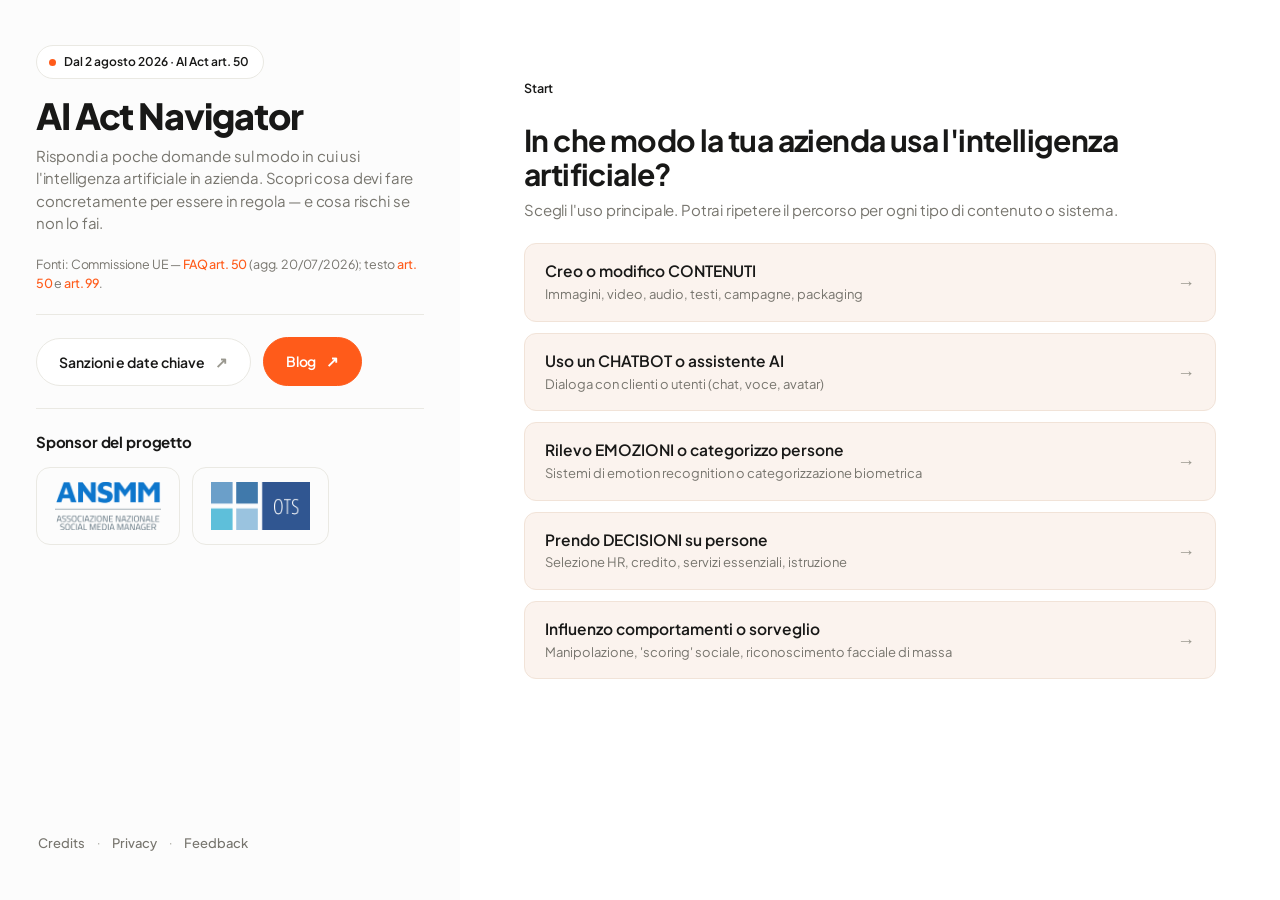
==== index.html @ 7488b207 "Add files via upload" ====
<!DOCTYPE html>
<html lang="it">
<head>
<meta charset="UTF-8">
<meta name="viewport" content="width=device-width, initial-scale=1.0">
<title>AI Act Navigator — Sei in regola con l'AI Act? Scoprilo in 2 minuti</title>
<meta name="description" content="Rispondi a poche domande su come usi l'AI in azienda e scopri, in 2 minuti, cosa devi dichiarare, dove e cosa rischi. Gratis e senza registrazione.">
<link rel="canonical" href="https://aiactnavigator.it/">

<!-- Social preview (Open Graph / Twitter) -->
<meta property="og:type" content="website">
<meta property="og:site_name" content="AI Act Navigator">
<meta property="og:locale" content="it_IT">
<meta property="og:url" content="https://aiactnavigator.it/">
<meta property="og:title" content="Sei in regola con l'AI Act? Scoprilo in 2 minuti">
<meta property="og:description" content="Rispondi a poche domande su come usi l'AI in azienda e scopri cosa devi dichiarare, dove e cosa rischi (fino a 15 mln € o il 3% del fatturato). Gratis e senza registrazione.">
<meta property="og:image" content="https://aiactnavigator.it/social-preview.png">
<meta property="og:image:width" content="1200">
<meta property="og:image:height" content="630">
<meta property="og:image:alt" content="AI Act Navigator — la guida interattiva all'AI Act">
<meta name="twitter:card" content="summary_large_image">
<meta name="twitter:title" content="Sei in regola con l'AI Act? Scoprilo in 2 minuti">
<meta name="twitter:description" content="Rispondi a poche domande su come usi l'AI in azienda e scopri cosa devi dichiarare, dove e cosa rischi. Gratis e senza registrazione.">
<meta name="twitter:image" content="https://aiactnavigator.it/social-preview.png">

<style>
@font-face{font-family:'Plus Jakarta Sans';font-style:normal;font-weight:200 800;font-display:swap;src:url([data-uri]) format('woff2')}
  :root{
    --bg:#ffffff;          /* sfondo bianco */
    --card:#ffffff;        /* superfici */
    --panel:#f6f6f3;       /* riquadri interni (info, azioni) */
    --panel-2:#f0efea;     /* pill secondarie */
    --line:#eae9e3;        /* bordi hairline */
    --line-2:#dddbd3;
    --txt:#181817;         /* testo primario */
    --muted:#77756e;       /* testo secondario */
    --muted-2:#9a988f;
    --accent:#ff5b1a;      /* arancione Cursor */
    --accent-soft:#fff0e8;
    --black:#131311;       /* pill nere */
    --green:#1f8f5c;  --green-bg:#e7f3ec;
    --amber:#a9781a;  --amber-bg:#f6efdd;
    --orange:#cf5314; --orange-bg:#fbe9df;
    --red:#c8324b;    --red-bg:#fbe6ea;
  }
  *{box-sizing:border-box}
  html,body{margin:0;padding:0;overflow-x:hidden}
  body{
    background:var(--bg);
    color:var(--txt);
    font-family:"Plus Jakarta Sans",-apple-system,BlinkMacSystemFont,"Segoe UI",Roboto,Helvetica,Arial,sans-serif;
    line-height:1.5;
    -webkit-font-smoothing:antialiased;
    letter-spacing:-.01em;
  }
  .wrap{max-width:100%;margin:0;padding:0}
  .layout{display:grid;grid-template-columns:minmax(0,460px) minmax(0,1fr);gap:0;align-items:start}
  .sidebar{position:sticky;top:0;height:100vh;overflow:hidden;display:flex;flex-direction:column;background:#FCFCFC;padding:clamp(40px,5vh,56px) clamp(30px,2.8vw,48px)}
  .side-bottom{margin-top:auto}
  .disclaimer-text{color:var(--muted);font-size:12.5px;line-height:1.6;margin:0 0 20px}
  .main{min-width:0;padding:clamp(40px,5vh,56px) clamp(28px,5vw,88px)}
  .sources{color:var(--muted);font-size:12.5px;line-height:1.5;margin:20px 0 0}
  .sources a{color:var(--accent);text-decoration:none;font-weight:500}
  .sources a:hover{text-decoration:underline}
  /* contenuto sidebar centrato verticalmente su desktop */
  @media(max-width:860px){
    .layout{grid-template-columns:1fr}
    .sidebar{position:static;height:auto;overflow:visible;justify-content:flex-start;padding:34px 26px}
    .main{padding:26px 26px 60px}
    h1.title{white-space:normal}
  }
  @media(max-width:520px){
    .sidebar{padding:28px 20px}
    .main{padding:20px 20px 48px}
    h1.title{font-size:24px}
    .q-title{font-size:20px}
    .o-title{font-size:22px}
    .opt{padding:15px 16px}
    .nav-bar{margin:18px 0 16px}
    .info-grid{gap:10px}
  }

  /* ---------- header ---------- */
  header.top{margin-bottom:0}
  .badge{
    display:inline-flex;align-items:center;gap:8px;font-size:12px;font-weight:600;
    letter-spacing:0;color:var(--txt);padding:7px 14px 7px 12px;border-radius:999px;
    background:var(--card);border:1px solid var(--line);
  }
  .badge .dot-a{width:7px;height:7px;border-radius:50%;background:var(--accent)}
  h1.title{
    font-size:clamp(26px,3.2vw,36px);line-height:1.05;font-weight:800;white-space:nowrap;
    letter-spacing:-.03em;margin:18px 0 10px;color:var(--txt);
  }
  .subtitle{color:var(--muted);font-size:clamp(13.5px,1.5vw,15px);max-width:620px;margin:0;line-height:1.5}
  .rule{height:1px;background:var(--line);margin:22px 0}

  /* ---------- nav / breadcrumb ---------- */
  .nav-bar{display:flex;align-items:center;gap:12px;flex-wrap:wrap;margin:26px 0 18px;min-height:34px}
  .btn-back{
    background:var(--card);border:1px solid var(--line);color:var(--txt);
    font-size:13px;font-weight:500;padding:8px 15px;border-radius:999px;cursor:pointer;
    display:inline-flex;align-items:center;gap:6px;transition:.15s;font-family:inherit;
  }
  .btn-back:hover{border-color:var(--line-2);background:#fff}
  .btn-back[disabled]{opacity:.4;cursor:not-allowed}
  .crumbs{color:var(--muted);font-size:12.5px;display:flex;flex-wrap:wrap;gap:6px;align-items:center}
  .crumbs .sep{color:var(--muted-2)}
  .crumbs b{color:var(--txt);font-weight:600}
  .crumbs .crumb{background:none;border:none;padding:0;margin:0;font-family:inherit;font-size:12.5px;color:var(--muted);cursor:pointer;transition:.15s}
  .crumbs .crumb:hover{color:var(--accent);text-decoration:underline;text-underline-offset:3px}

  /* ---------- question card ---------- */
  .card{
    background:transparent;border:none;border-radius:0;
    padding:0;animation:fade .25s ease;box-shadow:none;
  }
  @keyframes fade{from{opacity:0;transform:translateY(6px)}to{opacity:1;transform:none}}
  .q-kicker{font-size:12px;font-weight:700;letter-spacing:.02em;text-transform:uppercase;color:var(--accent);margin-bottom:12px}
  .q-title{font-size:clamp(22px,3.4vw,30px);font-weight:700;line-height:1.14;letter-spacing:-.02em;margin:0 0 8px}
  .q-help{color:var(--muted);font-size:15px;margin:0 0 22px;line-height:1.45}
  .options{display:flex;flex-direction:column;gap:11px}
  .opt{
    text-align:left;width:100%;background:#fbf3ee;border:1px solid #f1e3d8;
    color:var(--txt);border-radius:12px;padding:17px 20px;cursor:pointer;font-family:inherit;
    font-size:15.5px;font-weight:600;line-height:1.35;transition:.15s;
    display:flex;justify-content:space-between;align-items:center;gap:14px;
  }
  .opt:hover{border-color:var(--accent);background:#fce9dd;box-shadow:0 2px 12px rgba(255,91,26,.08)}
  .opt .arrow{color:var(--muted-2);font-size:18px;flex:0 0 auto;transition:.15s}
  .opt:hover .arrow{color:var(--accent);transform:translateX(2px)}
  .opt small{display:block;color:var(--muted);font-weight:400;font-size:13px;margin-top:4px}

  /* ---------- outcome ---------- */
  .verdict{
    display:inline-flex;align-items:center;gap:9px;font-weight:700;font-size:12.5px;
    letter-spacing:.02em;text-transform:uppercase;padding:8px 15px;border-radius:999px;margin-bottom:18px;
  }
  .dot{width:10px;height:10px;border-radius:50%}
  .v-green{background:var(--green-bg);color:var(--green)} .v-green .dot{background:var(--green)}
  .v-yellow{background:var(--amber-bg);color:var(--amber)} .v-yellow .dot{background:var(--amber)}
  .v-orange{background:var(--orange-bg);color:var(--orange)} .v-orange .dot{background:var(--orange)}
  .v-red{background:var(--red-bg);color:var(--red)} .v-red .dot{background:var(--red)}

  .o-title{font-size:clamp(23px,3.6vw,31px);font-weight:800;line-height:1.1;letter-spacing:-.02em;margin:0 0 12px}
  .o-summary{font-size:16.5px;color:#3d3b36;margin:0 0 24px;line-height:1.5}
  .section-h{font-size:12px;font-weight:700;letter-spacing:.04em;text-transform:uppercase;color:var(--muted-2);margin:24px 0 12px}
  ul.actions{list-style:none;margin:0;padding:0;display:flex;flex-direction:column;gap:10px}
  ul.actions li{
    position:relative;padding:13px 15px 13px 40px;background:var(--panel);
    border:1px solid var(--line);border-radius:11px;font-size:14.5px;color:#33322d;line-height:1.5;
  }
  ul.actions li::before{
    content:"";position:absolute;left:15px;top:18px;width:8px;height:8px;border-radius:50%;background:var(--accent);
  }
  ul.actions li b{color:var(--txt);font-weight:700}

  .info-grid{display:grid;grid-template-columns:1fr 1fr;gap:12px;margin-top:8px}
  @media(max-width:560px){.info-grid{grid-template-columns:1fr}}
  .info-box{background:var(--panel);border:1px solid var(--line);border-radius:12px;padding:15px 16px}
  .info-box .lab{font-size:11px;font-weight:700;letter-spacing:.04em;text-transform:uppercase;color:var(--muted-2);margin-bottom:6px}
  .info-box .val{font-size:14px;color:var(--txt);font-weight:600;line-height:1.4}
  .info-box.sanction .val{color:var(--red)}
  .info-box.sanction.none .val{color:var(--green)}

  .caption-box{margin-top:20px;background:var(--accent-soft);border:1px solid #ffd9c6;border-radius:13px;padding:17px 18px}
  .caption-box .lab{font-size:11px;font-weight:700;letter-spacing:.04em;text-transform:uppercase;color:var(--accent);margin-bottom:9px}
  .caption-text{font-size:15px;color:var(--txt);font-style:italic;background:#fff;border:1px dashed #f0b593;border-radius:9px;padding:12px 14px;margin-bottom:11px;line-height:1.45}
  .btn-copy{
    background:#fff;border:1px solid #f0c3a6;color:var(--accent);font-size:12.5px;font-weight:600;
    padding:8px 15px;border-radius:999px;cursor:pointer;transition:.15s;font-family:inherit;
  }
  .btn-copy:hover{background:var(--accent);color:#fff;border-color:var(--accent)}
  .btn-copy.done{background:var(--green-bg);color:var(--green);border-color:#bfe3cd}

  .legal-note{margin-top:20px;font-size:13.5px;color:#5c4a2f;background:#f6efdd;border:1px solid #ebe0c4;border-radius:11px;padding:13px 15px;line-height:1.5}
  .legal-note b{color:#3d3117}

  .restart-row{margin-top:28px;display:flex;gap:12px;flex-wrap:wrap}
  .btn-primary{
    background:var(--black);color:#fff;border:none;font-weight:600;font-size:14px;font-family:inherit;
    padding:13px 24px;border-radius:999px;cursor:pointer;transition:.15s;
  }
  .btn-primary:hover{background:#000}
  .btn-ghost{
    background:var(--panel-2);border:1px solid var(--line);color:var(--txt);font-weight:600;font-size:14px;
    padding:13px 22px;border-radius:999px;cursor:pointer;font-family:inherit;transition:.15s;
  }
  .btn-ghost:hover{background:#fff;border-color:var(--line-2)}

  /* ---------- reference ---------- */
  details.ref{margin-top:0;border:1px solid var(--line);border-radius:14px;background:var(--card);overflow:hidden}
  details.ref summary{cursor:pointer;list-style:none;padding:17px 20px;font-weight:600;font-size:14.5px;display:flex;justify-content:space-between;align-items:center}
  details.ref summary::-webkit-details-marker{display:none}
  details.ref summary .chev{color:var(--muted-2);transition:.2s}
  details.ref[open] summary .chev{transform:rotate(180deg)}
  .ref-body{padding:6px 20px 24px;border-top:1px solid var(--line)}
  table.san{width:100%;border-collapse:collapse;margin-top:14px;font-size:13.5px}
  table.san th,table.san td{text-align:left;padding:11px 10px;border-bottom:1px solid var(--line);vertical-align:top}
  table.san th{color:var(--muted-2);font-weight:700;font-size:11px;text-transform:uppercase;letter-spacing:.04em}
  table.san td{color:#3d3b36}
  table.san td b{color:var(--txt)}
  .pill{display:inline-block;font-size:11px;font-weight:700;padding:3px 9px;border-radius:999px}
  .pill.red{background:var(--red-bg);color:var(--red)}
  .pill.orange{background:var(--orange-bg);color:var(--orange)}
  .pill.yellow{background:var(--amber-bg);color:var(--amber)}
  .dates{display:flex;flex-direction:column;gap:9px;margin-top:16px}
  .dates div{font-size:13.5px;color:#3d3b36;line-height:1.45}
  .dates b{color:var(--txt)}

  footer.disc{margin-top:0;padding-top:0;border-top:none;display:flex;flex-direction:column;align-items:flex-start;gap:14px}
  .disc-row{display:flex;align-items:center;gap:18px;flex-wrap:wrap}
  .policy p{font-size:14px;color:#3d3b36;line-height:1.6;margin:0 0 13px}
  .policy h4{font-size:12.5px;font-weight:800;letter-spacing:.02em;color:var(--txt);margin:18px 0 6px;text-transform:uppercase}
  .policy a{color:var(--accent);text-decoration:none;font-weight:600}
  .policy a:hover{text-decoration:underline}
  .credit-link{background:none;border:none;padding:0;font-family:inherit;display:inline-flex;align-items:center;gap:6px;font-size:12px;font-weight:500;color:var(--muted);cursor:pointer;transition:.15s}
  .credit-link:hover{color:var(--accent)}
  .credit-link svg{width:15px;height:15px;display:block}
  .help-link{background:#26251D;border:1px solid #26251D;border-radius:999px;padding:6px 13px;font-family:inherit;font-size:12px;font-weight:500;color:#fff;cursor:pointer;transition:.15s}
  .help-link:hover{background:#34332a;border-color:#34332a;color:#fff}
  .modal-sm{max-width:520px}
  .credit-note{font-size:14.5px;color:var(--txt);line-height:1.55;margin:18px 0 0}
  .ai-note{font-size:12.5px;color:var(--muted);line-height:1.55;margin:14px 0 0;font-style:italic}
  .credit-note a{color:var(--accent);text-decoration:none;font-weight:600}
  .credit-note a:hover{text-decoration:underline}
  footer.disc .brand{margin-top:16px;font-size:12px;letter-spacing:.02em;color:var(--txt);font-weight:600}
  footer.disc .brand u{text-decoration-color:var(--accent);text-underline-offset:3px}
  a.src{color:var(--accent);text-decoration:none;font-weight:500}
  a.src:hover{text-decoration:underline}

  /* ---------- ref trigger + modal ---------- */
  .ref-trigger{
    width:100%;text-align:left;display:flex;justify-content:space-between;align-items:center;gap:12px;
    background:var(--card);border:1px solid var(--line);border-radius:14px;padding:16px 18px;
    font-family:inherit;font-size:14px;font-weight:600;color:var(--txt);cursor:pointer;transition:.15s;
  }
  .ref-trigger:hover{border-color:var(--accent);background:#fffaf7}
  .ref-trigger .ext{color:var(--muted-2);font-size:15px;transition:.15s}
  .ref-trigger:hover .ext{color:var(--accent)}

  /* ---------- sponsor ---------- */
  .sponsor-title{margin:0 0 14px;font-size:15px;font-weight:700;letter-spacing:-.01em;color:var(--txt)}
  .sponsor-row{display:flex;gap:12px;flex-wrap:wrap}
  .sponsor-card{display:flex;align-items:center;justify-content:center;background:var(--card);border:1px solid var(--line);border-radius:14px;padding:14px 18px;height:78px;box-sizing:border-box}
  .sponsor-card img{display:block;max-height:48px;width:auto}
  .sponsor-side .sponsor-card{background:transparent}
  a.sponsor-card{text-decoration:none;transition:border-color .15s}
  a.sponsor-card:hover{border-color:var(--accent)}

  /* ---------- badge + pill actions ---------- */
  .badge-row{display:flex;align-items:center;gap:10px;flex-wrap:wrap}
  .action-row{display:flex;flex-wrap:wrap;gap:12px;align-items:center}
  .pill-btn{display:inline-flex;align-items:center;gap:10px;font-family:inherit;font-size:14px;font-weight:600;color:var(--txt);background:var(--card);border:1px solid var(--line);border-radius:999px;padding:13px 22px;cursor:pointer;text-decoration:none;transition:.15s}
  .pill-btn:hover{border-color:var(--accent)}
  .pill-btn .ext{color:var(--muted-2);font-size:15px;transition:.15s}
  .pill-btn:hover .ext{color:var(--accent)}
  .pill-accent{background:var(--accent);border-color:var(--accent);color:#fff;padding-top:12px;padding-bottom:12px}
  .pill-accent .ext{color:#fff}
  .pill-accent:hover{background:var(--orange);border-color:var(--orange)}
  .pill-accent:hover .ext{color:#fff}
  a.mm-item{text-decoration:none}

  /* ---------- footer sidebar (voci testuali) ---------- */
  .disc-links{display:flex;align-items:center;justify-content:center;gap:10px;flex-wrap:wrap}
  .disc-link{background:none;border:none;padding:4px 2px;font-family:inherit;font-size:13px;font-weight:500;color:var(--muted);cursor:pointer;transition:.15s}
  .disc-link:hover{color:var(--accent)}
  .disc-sep{color:var(--muted-2);font-size:12px;user-select:none}

  .modal-overlay{
    position:fixed;inset:0;z-index:100;display:none;align-items:center;justify-content:center;
    padding:clamp(16px,4vw,40px);background:rgba(24,22,18,.42);backdrop-filter:blur(3px);
  }
  .modal-overlay.open{display:flex;animation:ov .2s ease}
  @keyframes ov{from{opacity:0}to{opacity:1}}
  .modal{
    background:#fff;border:1px solid var(--line);border-radius:20px;width:100%;max-width:1000px;
    max-height:92vh;overflow:auto;box-shadow:0 24px 60px rgba(24,22,18,.22);animation:md .22s ease;
  }
  @keyframes md{from{opacity:0;transform:translateY(12px) scale(.99)}to{opacity:1;transform:none}}
  .modal-head{
    position:sticky;top:0;background:#fff;display:flex;justify-content:space-between;align-items:center;
    gap:16px;padding:22px clamp(22px,3vw,32px);border-bottom:1px solid var(--line);
  }
  .modal-head h3{margin:0;font-size:clamp(17px,2.4vw,20px);font-weight:800;letter-spacing:-.02em}
  .modal-close{
    flex:0 0 auto;width:34px;height:34px;border-radius:50%;border:1px solid var(--line);background:var(--panel);
    color:var(--txt);font-size:14px;cursor:pointer;font-family:inherit;transition:.15s;
  }
  .modal-close:hover{background:var(--accent);color:#fff;border-color:var(--accent)}
  .modal-body{padding:clamp(20px,3vw,32px)}
  .modal-intro{color:var(--muted);font-size:14.5px;line-height:1.55;margin:0}
  .modal-grid{display:grid;grid-template-columns:1.1fr 1fr;gap:clamp(24px,3vw,44px);align-items:start;margin-top:24px}
  .modal-grid .col{min-width:0}
  .modal-sub{font-size:11px;font-weight:700;letter-spacing:.05em;text-transform:uppercase;color:var(--muted-2);margin-bottom:12px}
  .modal-grid .dates{margin-top:0}
  .modal-grid table.san{margin-top:0}
  @media(max-width:640px){.modal-grid{grid-template-columns:1fr;gap:26px}}
  .modal-body table.san{font-size:15px}
  .modal-body table.san th{font-size:12px}
  .modal-body table.san th,.modal-body table.san td{padding:14px 12px}
  .modal-body .dates{margin-top:22px}
  .modal-body .dates div{font-size:14.5px}
  .modal-sources{color:var(--muted);font-size:12.5px;line-height:1.55;margin-top:22px}
  @media(max-width:560px){.modal-body table.san th,.modal-body table.san td{padding:11px 8px}}
  /* ---------- elementi mobile (nascosti su desktop) ---------- */
  .hamburger{display:none}
  .mobile-menu{display:none}
  .scroll-cue{display:none}

  @media(max-width:860px){
    /* hero centrato */
    .side-top{text-align:center}
    .side-top .badge{margin:0 auto}
    .subtitle{margin-left:auto;margin-right:auto}
    /* secondari spostati nel menu hamburger */
    .sources,.rule,.ref-trigger,.action-row,.side-bottom,.sponsor-side{display:none}

    /* sponsor nel menu mobile */
    .mm-sponsor{margin-top:16px;padding-top:16px;border-top:1px solid var(--line)}
    .mm-sponsor .sponsor-title{margin:0 0 12px}

    /* pulsante hamburger */
    .hamburger{display:flex;flex-direction:column;justify-content:center;gap:5px;position:fixed;top:14px;right:14px;z-index:120;width:44px;height:44px;border:1px solid var(--line);border-radius:12px;background:#fff;cursor:pointer;padding:0 11px}
    .hamburger span{display:block;height:2px;width:100%;background:var(--txt);border-radius:2px;transition:.2s}
    .hamburger.is-open span:nth-child(1){transform:translateY(7px) rotate(45deg)}
    .hamburger.is-open span:nth-child(2){opacity:0}
    .hamburger.is-open span:nth-child(3){transform:translateY(-7px) rotate(-45deg)}

    /* menu a tendina */
    .mobile-menu{display:block;position:fixed;top:0;left:0;right:0;z-index:110;background:#fff;border-bottom:1px solid var(--line);padding:74px 20px 24px;transform:translateY(-108%);transition:transform .26s ease;box-shadow:0 14px 34px rgba(24,22,18,.14)}
    .mobile-menu.open{transform:translateY(0)}
    .mm-item{display:block;width:100%;text-align:left;background:var(--panel);border:1px solid var(--line);border-radius:12px;padding:15px 16px;margin-bottom:10px;font-family:inherit;font-size:15px;font-weight:600;color:var(--txt);cursor:pointer;transition:.15s}
    .mm-item:hover{border-color:var(--accent)}
    .mm-sources{font-size:12px;color:var(--muted);line-height:1.55;margin:14px 2px 0}
    .mm-sources a{color:var(--accent);text-decoration:none;font-weight:500}

    /* hero a tutta altezza + pulsante "Rispondi alle domande" */
    .sidebar{min-height:100vh;justify-content:center}
    .scroll-cue{align-self:center;display:inline-flex;align-items:center;justify-content:center;gap:8px;margin:30px 0 2px;background:var(--accent);border:none;border-radius:999px;padding:14px 26px;cursor:pointer;font-family:inherit;color:#fff;box-shadow:0 8px 22px rgba(255,91,26,.28);animation:bob 1.4s ease-in-out infinite}
    .scroll-cue span{font-size:15px;font-weight:700;color:#fff;letter-spacing:.01em}
    .scroll-cue svg{width:16px;height:16px;color:#fff}
    @keyframes bob{0%,100%{transform:translateY(0)}50%{transform:translateY(7px)}}
  }
</style>

<!-- PostHog · analitica eventi sui nodi. Incolla la tua Project API Key qui sotto. -->
<script>
  window.POSTHOG_KEY  = "phc_ztKfsSiGTJtMEuhjNR8WUJCzQY9SNWQqMwgVBei7rF7u";   // Project API Key (EU)
  window.POSTHOG_HOST = "https://eu.i.posthog.com";     // UE (usa https://us.i.posthog.com se il progetto è negli USA)
  if (window.POSTHOG_KEY && window.POSTHOG_KEY.indexOf("<") === -1) {
    !function(t,e){var o,n,p,r;e.__SV||(window.posthog=e,e._i=[],e.init=function(i,s,a){function g(t,e){var o=e.split(".");2==o.length&&(t=t[o[0]],e=o[1]),t[e]=function(){t.push([e].concat(Array.prototype.slice.call(arguments,0)))}}(p=t.createElement("script")).type="text/javascript",p.async=!0,p.src=s.api_host+"/static/array.js",(r=t.getElementsByTagName("script")[0]).parentNode.insertBefore(p,r);var u=e;for(void 0!==a?u=e[a]=[]:a="posthog",u.people=u.people||[],u.toString=function(t){var e="posthog";return"posthog"!==a&&(e+="."+a),t||(e+=" (stub)"),e},u.people.toString=function(){return u.toString(1)+".people (stub)"},o="capture identify alias people.set people.set_once set_config register register_once unregister opt_out_capturing has_opted_out_capturing opt_in_capturing reset isFeatureEnabled onFeatureFlags getFeatureFlag getFeatureFlagPayload reloadFeatureFlags group updateEarlyAccessFeatureEnrollment getEarlyAccessFeatures getActiveMatchingSurveys getSurveys getNextSurveyStep onSessionId".split(" "),n=0;n<o.length;n++)g(u,o[n]);e._i.push([i,s,a])},e.__SV=1)}(document,window.posthog||[]);
    posthog.init(window.POSTHOG_KEY,{api_host:window.POSTHOG_HOST,persistence:"memory",capture_pageview:true});
  }
</script>
</head>
<body>
<button class="hamburger" id="hamburger" onclick="toggleMenu()" aria-label="Apri menu"><span></span><span></span><span></span></button>
<nav class="mobile-menu" id="mobileMenu" aria-hidden="true">
  <a class="mm-item" href="/blog/">Blog</a>
  <button class="mm-item" onclick="menuOpen('refModal')">Riferimenti rapidi: sanzioni e date chiave</button>
  <button class="mm-item" onclick="menuOpen('creditsModal')">Credits</button>
  <button class="mm-item" onclick="menuOpen('privacyModal')">Privacy</button>
  <button class="mm-item" onclick="menuOpen('contribModal')">Vuoi aiutarmi a migliorare il sito?</button>
  <div class="mm-sponsor">
    <p class="sponsor-title">Sponsor del progetto</p>
    <div class="sponsor-row">
      <a class="sponsor-card" href="https://www.ansmm.it/?utm_source=aiactnavigator.it&utm_medium=referral&utm_campaign=sponsor" target="_blank" rel="noopener sponsored" aria-label="ANSMM — Associazione Nazionale Social Media Manager (apre in una nuova scheda)"><img src="sponsor-ansmm.png" alt="ANSMM — Associazione Nazionale Social Media Manager"></a>
      <a class="sponsor-card" href="https://www.ots-web.com/?utm_source=aiactnavigator.it&utm_medium=referral&utm_campaign=sponsor" target="_blank" rel="noopener sponsored" aria-label="OTS (apre in una nuova scheda)"><img src="sponsor-ots.png" alt="OTS"></a>
    </div>
  </div>
</nav>

<div class="wrap">
  <div class="layout">
  <aside class="sidebar">
    <div class="side-top">
    <header class="top">
      <div class="badge-row">
        <span class="badge"><span class="dot-a"></span>Dal 2 agosto 2026 · AI Act art. 50</span>
      </div>
      <h1 class="title">AI Act Navigator</h1>
      <p class="subtitle">Rispondi a poche domande sul modo in cui usi l'intelligenza artificiale in azienda. Scopri cosa devi fare concretamente per essere in regola — e cosa rischi se non lo fai.</p>
    </header>
    <p class="sources">Fonti: Commissione UE — <a href="https://digital-strategy.ec.europa.eu/en/faqs/transparency-obligations-under-article-50-ai-act" target="_blank" rel="noopener">FAQ art. 50</a> (agg. 20/07/2026); testo <a href="https://artificialintelligenceact.eu/article/50/" target="_blank" rel="noopener">art. 50</a> e <a href="https://artificialintelligenceact.eu/article/99/" target="_blank" rel="noopener">art. 99</a>.</p>
    <div class="rule"></div>

  <div class="action-row">
    <button class="pill-btn" onclick="openRef()"><span>Sanzioni e date chiave</span><span class="ext">↗</span></button>
    <a class="pill-btn pill-accent" href="/blog/"><span>Blog</span><span class="ext">↗</span></a>
  </div>
    <button class="scroll-cue" onclick="scrollToFlow()" aria-label="Rispondi alle domande">
      <span>Rispondi alle domande</span>
      <svg xmlns="http://www.w3.org/2000/svg" width="16" height="16" viewBox="0 0 24 24" fill="none" stroke="currentColor" stroke-width="1.5" stroke-linecap="round" stroke-linejoin="round"><path d="M6 9l6 6 6-6"></path></svg>
    </button>

    <div class="rule"></div>
    <div class="sponsor-side">
      <p class="sponsor-title">Sponsor del progetto</p>
      <div class="sponsor-row">
        <a class="sponsor-card" href="https://www.ansmm.it/?utm_source=aiactnavigator.it&utm_medium=referral&utm_campaign=sponsor" target="_blank" rel="noopener sponsored" aria-label="ANSMM — Associazione Nazionale Social Media Manager (apre in una nuova scheda)"><img src="sponsor-ansmm.png" alt="ANSMM — Associazione Nazionale Social Media Manager"></a>
        <a class="sponsor-card" href="https://www.ots-web.com/?utm_source=aiactnavigator.it&utm_medium=referral&utm_campaign=sponsor" target="_blank" rel="noopener sponsored" aria-label="OTS (apre in una nuova scheda)"><img src="sponsor-ots.png" alt="OTS"></a>
      </div>
    </div>
    </div>

    <div class="side-bottom">
  <footer class="disc">
    <nav class="disc-links">
      <button class="disc-link" onclick="openModal('creditsModal')">Credits</button>
      <span class="disc-sep" aria-hidden="true">·</span>
      <button class="disc-link" onclick="openModal('privacyModal')">Privacy</button>
      <span class="disc-sep" aria-hidden="true">·</span>
      <button class="disc-link" onclick="openModal('contribModal')">Feedback</button>
    </nav>
  </footer>
    </div>
  </aside>

  <main class="main">
    <div class="nav-bar">
      <div class="crumbs" id="crumbs"></div>
    </div>
    <div id="stage"></div>
  </main>
  </div>
</div>

<div class="modal-overlay" id="refModal" aria-hidden="true" onclick="if(event.target===this)closeRef()">
  <div class="modal" role="dialog" aria-modal="true" aria-label="Riferimenti rapidi: sanzioni e date chiave">
    <div class="modal-head">
      <h3>Riferimenti rapidi — sanzioni e date chiave</h3>
      <button class="modal-close" onclick="closeRef()" aria-label="Chiudi">✕</button>
    </div>
    <div class="modal-body">
      <p class="modal-intro">Le sanzioni dell'AI Act (art. 99) sono su tre livelli. Per PMI e start-up si applica <b>l'importo più basso</b> tra la cifra fissa e la percentuale del fatturato (per le grandi imprese, il più alto).</p>
      <div class="modal-grid">
        <div class="col">
          <div class="modal-sub">Sanzioni · art. 99</div>
          <table class="san">
            <thead><tr><th>Violazione</th><th>Sanzione massima</th></tr></thead>
            <tbody>
              <tr><td><span class="pill red">Vietato</span><br><b>Pratiche vietate</b> (art. 5)</td><td><b>35 mln €</b> o <b>7%</b> del fatturato mondiale annuo</td></tr>
              <tr><td><span class="pill orange">Obblighi</span><br><b>Trasparenza (art. 50)</b>, obblighi alto rischio e altri</td><td><b>15 mln €</b> o <b>3%</b> del fatturato mondiale annuo</td></tr>
              <tr><td><span class="pill yellow">Info errate</span><br><b>Informazioni false/incomplete</b> alle autorità</td><td><b>7,5 mln €</b> o <b>1%</b> del fatturato mondiale annuo</td></tr>
            </tbody>
          </table>
        </div>
        <div class="col">
          <div class="modal-sub">Date chiave</div>
          <div class="dates">
            <div><b>2 febbraio 2025</b> — In vigore i divieti (art. 5) e gli obblighi di alfabetizzazione AI.</div>
            <div><b>2 agosto 2025</b> — Applicabili le sanzioni (art. 99) e gli obblighi sui modelli GPAI.</div>
            <div><b>2 agosto 2026</b> — Diventano applicabili gli obblighi di trasparenza dell'art. 50 e il regime pieno per i sistemi ad alto rischio.</div>
            <div><b>2 dicembre 2026</b> — Fine del breve periodo di grazia per la marcatura dei sistemi già sul mercato prima del 2 agosto 2026 (solo art. 50(2)). I contenuti creati prima del 2 agosto 2026 non vanno etichettati retroattivamente.</div>
          </div>
        </div>
      </div>
      <p class="modal-sources">Fonti: Commissione UE — <a class="src" href="https://digital-strategy.ec.europa.eu/en/faqs/transparency-obligations-under-article-50-ai-act" target="_blank" rel="noopener">FAQ art. 50</a> (agg. 20/07/2026); testo <a class="src" href="https://artificialintelligenceact.eu/article/50/" target="_blank" rel="noopener">art. 50</a> e <a class="src" href="https://artificialintelligenceact.eu/article/99/" target="_blank" rel="noopener">art. 99</a>.</p>
    </div>
  </div>
</div>

<div class="modal-overlay" id="creditsModal" aria-hidden="true" onclick="if(event.target===this)closeModal('creditsModal')">
  <div class="modal modal-sm" role="dialog" aria-modal="true" aria-label="Credits">
    <div class="modal-head">
      <h3>Credits</h3>
      <button class="modal-close" onclick="closeModal('creditsModal')" aria-label="Chiudi">✕</button>
    </div>
    <div class="modal-body">
      <p class="modal-intro">Questa guida ha finalità informativa e operativa. Alcuni casi restano difficili da classificare e la norma è ancora in assestamento: non è una sintesi definitiva dell'AI Act né una consulenza legale. Nei casi più esposti, confrontati con un legale prima di pubblicare.</p>
      <p class="credit-note">Un progetto ideato da <b>Antonio Sapone</b>. Per contattarmi, scrivimi su <a href="https://www.linkedin.com/in/totosapone/" target="_blank" rel="noopener">LinkedIn</a>.</p>
      <p class="ai-note">Nota di trasparenza: questo sito è stato progettato e sviluppato con il supporto di strumenti di intelligenza artificiale.</p>
    </div>
  </div>
</div>

<div class="modal-overlay" id="contribModal" aria-hidden="true" onclick="if(event.target===this)closeModal('contribModal')">
  <div class="modal modal-sm" role="dialog" aria-modal="true" aria-label="Vuoi aiutarmi a migliorare il sito?">
    <div class="modal-head">
      <h3>Vuoi aiutarmi a migliorare il sito?</h3>
      <button class="modal-close" onclick="closeModal('contribModal')" aria-label="Chiudi">✕</button>
    </div>
    <div class="modal-body">
      <p class="modal-intro">Questo progetto nasce per rendere la normativa più accessibile: chiara, leggera e piacevole da consultare. L'obiettivo è farlo evolvere nel tempo grazie al contributo della comunità, fino a renderlo un punto di riferimento concreto e affidabile per chi lavora con l'intelligenza artificiale. Ogni suggerimento, segnalazione o correzione è prezioso.</p>
      <p class="credit-note">Se vuoi darmi una mano a migliorarlo, scrivimi su <a href="https://www.linkedin.com/in/totosapone/" target="_blank" rel="noopener">LinkedIn</a> — <b>Antonio Sapone</b>.</p>
    </div>
  </div>
</div>

<div class="modal-overlay" id="privacyModal" aria-hidden="true" onclick="if(event.target===this)closeModal('privacyModal')">
  <div class="modal modal-sm" role="dialog" aria-modal="true" aria-label="Privacy Policy">
    <div class="modal-head">
      <h3>Privacy Policy</h3>
      <button class="modal-close" onclick="closeModal('privacyModal')" aria-label="Chiudi">✕</button>
    </div>
    <div class="modal-body policy">
      <p>Questo sito è uno strumento informativo gratuito. Non richiede registrazione e non raccoglie dati inseriti da te: non ci sono moduli né campi di testo. Qui trovi come vengono trattati i dati di navigazione.</p>

      <h4>Dati raccolti</h4>
      <p>Per capire come viene usato lo strumento e migliorarlo, utilizziamo <b>PostHog</b> (analitica). Raccoglie in forma anonima e aggregata gli eventi d'uso (ad esempio quali percorsi vengono scelti) e l'indirizzo IP, impiegato per una geolocalizzazione approssimativa (paese/città). Non ti identifichiamo come persona.</p>

      <h4>Cookie</h4>
      <p>Il sito non utilizza cookie di profilazione e non memorizza informazioni sul tuo dispositivo: l'analitica è configurata in modalità <b>cookieless</b>. Per questo non è presente un banner di consenso ai cookie. Anche i caratteri tipografici sono ospitati sul sito stesso, senza richiami a servizi esterni.</p>

      <h4>Finalità e base giuridica</h4>
      <p>I dati sono trattati per finalità statistiche e di miglioramento del servizio, sulla base del <b>legittimo interesse</b> del titolare a comprendere l'utilizzo aggregato dello strumento.</p>

      <h4>Dove e con chi</h4>
      <p>I dati dell'analitica sono trattati da <b>PostHog</b> su server nell'Unione Europea. Il sito è ospitato su <b>GitHub Pages</b> (GitHub, Inc.), i cui server possono registrare l'indirizzo IP nei log tecnici per finalità di sicurezza e funzionamento.</p>

      <h4>Conservazione</h4>
      <p>I dati sono conservati in forma aggregata per il tempo necessario alle finalità statistiche indicate.</p>

      <h4>I tuoi diritti</h4>
      <p>Hai diritto di accedere, opporti, chiedere la limitazione o la cancellazione dei dati che ti riguardano. Per esercitarli, o per qualsiasi domanda, puoi scrivermi a <a href="mailto:totix.soap@libero.it">totix.soap@libero.it</a> oppure contattarmi su <a href="https://www.linkedin.com/in/totosapone/" target="_blank" rel="noopener">LinkedIn</a>.</p>

      <p class="credit-note">Titolare del trattamento: <b>Antonio Sapone</b> — <a href="mailto:totix.soap@libero.it">totix.soap@libero.it</a>. Questo documento ha finalità informativa e non sostituisce una consulenza legale. Ultimo aggiornamento: luglio 2026.</p>
    </div>
  </div>
</div>

<script>
/* ============================================================
   NODI — motore a grafo
   Ogni nodo è o una DOMANDA (con .options) o un ESITO (con .outcome)
   ============================================================ */
const NODES = {
  start:{
    kicker:"Start",
    q:"In che modo la tua azienda usa l'intelligenza artificiale?",
    help:"Scegli l'uso principale. Potrai ripetere il percorso per ogni tipo di contenuto o sistema.",
    options:[
      {label:"Creo o modifico CONTENUTI", sub:"Immagini, video, audio, testi, campagne, packaging", to:"media"},
      {label:"Uso un CHATBOT o assistente AI", sub:"Dialoga con clienti o utenti (chat, voce, avatar)", to:"out_chatbot"},
      {label:"Rilevo EMOZIONI o categorizzo persone", sub:"Sistemi di emotion recognition o categorizzazione biometrica", to:"biometric"},
      {label:"Prendo DECISIONI su persone", sub:"Selezione HR, credito, servizi essenziali, istruzione", to:"decisions"},
      {label:"Influenzo comportamenti o sorveglio", sub:"Manipolazione, 'scoring' sociale, riconoscimento facciale di massa", to:"manipulation"}
    ]
  },

  /* ---------- A. CONTENUTI ---------- */
  media:{
    kicker:"Contenuti",
    q:"Che tipo di contenuto stai creando o modificando?",
    options:[
      {label:"Immagine", sub:"Foto, visual, grafica pubblicitaria", to:"visual"},
      {label:"Video / Spot", sub:"Filmati, reel, animazioni", to:"visual"},
      {label:"Packaging o grafica di prodotto", sub:"Etichette, confezioni, key visual", to:"visual"},
      {label:"Audio", sub:"Voce, doppiaggio, musica, jingle", to:"audio"},
      {label:"Testo", sub:"Copy, articoli, post, descrizioni prodotto", to:"text"}
    ]
  },
  visual:{
    kicker:"Contenuto visivo",
    q:"Quanto ha inciso l'AI su questo contenuto?",
    help:"Il punto chiave non è 'quanta' AI hai usato, ma se il risultato può essere scambiato per reale.",
    options:[
      {label:"1 · Originale — nessuna AI", sub:"Scatto o ripresa reale, nessun intervento generativo", to:"out_originale"},
      {label:"2 · Assistito — solo ritocco standard", sub:"Luci, colori, rimozione imperfezioni, ridimensionamento. La sostanza non cambia", to:"out_assistito"},
      {label:"3 · Ibrido — manipolazione evidente", sub:"Soggetto reale + elementi AI (es. sfondo) ma è palese, non spacciato per reale", to:"out_ibrida"},
      {label:"4 · Sintetico — sembra reale", sub:"Generato/modificato dall'AI, con persone, luoghi o eventi plausibili e credibili", to:"out_deepfake_visual"}
    ]
  },
  audio:{
    kicker:"Contenuto audio",
    q:"Che tipo di audio hai generato con l'AI?",
    options:[
      {label:"Voce che imita una persona reale o sembra autentica", sub:"Cloni vocali, doppiaggio realistico, voce indistinguibile da quella umana", to:"out_deepfake_audio"},
      {label:"Solo ritocco/pulizia di un audio reale", sub:"Riduzione rumore, equalizzazione — la voce e il contenuto restano quelli reali", to:"out_assistito"},
      {label:"Voce o musica dichiaratamente sintetica", sub:"Palesemente AI, non riconducibile a una persona reale", to:"out_synth_audio"}
    ]
  },
  text:{
    kicker:"Contenuto testuale",
    q:"A cosa serve il testo generato dall'AI?",
    help:"L'obbligo per chi pubblica scatta solo per testi che informano il pubblico su temi di interesse pubblico.",
    options:[
      {label:"Informa il pubblico su temi di interesse pubblico", sub:"Politica, salute, sicurezza, diritti, economia, cronaca, scienza — SENZA revisione umana responsabile", to:"out_text_public"},
      {label:"Interesse pubblico, MA con revisione editoriale", sub:"Un responsabile esamina e approva la sostanza, con responsabilità editoriale", to:"out_text_reviewed"},
      {label:"Copy marketing, prodotto, social, email", sub:"Testi promozionali o interni, non 'interesse pubblico'", to:"out_text_marketing"}
    ]
  },

  /* ---------- C. BIOMETRICO / EMOZIONI ---------- */
  biometric:{
    kicker:"Emozioni e biometria",
    q:"In quale contesto e su quali dati?",
    options:[
      {label:"Emozioni di dipendenti o studenti", sub:"Emotion recognition sul luogo di lavoro o a scuola", to:"out_prohibited_emotion"},
      {label:"Categorizzazione su dati sensibili", sub:"Dedurre razza, etnia, opinioni politiche, religione, orientamento sessuale", to:"out_prohibited_biocat"},
      {label:"Altri contesti / dati non sensibili", sub:"Es. analisi emozioni nel marketing, categorizzazione non su tratti protetti", to:"out_biometric_transparency"}
    ]
  },

  /* ---------- D. DECISIONI SU PERSONE ---------- */
  decisions:{
    kicker:"Decisioni su persone",
    q:"Per quale finalità usi l'AI sulle persone?",
    options:[
      {label:"Selezione e gestione del personale", sub:"Screening CV, ranking candidati, targeting annunci di lavoro, valutazioni", to:"out_highrisk_hr"},
      {label:"Credito, assicurazioni, servizi essenziali", sub:"Merito creditizio, accesso a servizi pubblici o privati essenziali", to:"out_highrisk"},
      {label:"Istruzione e formazione", sub:"Ammissioni, valutazione, monitoraggio esami (proctoring)", to:"out_highrisk"},
      {label:"Altre decisioni che incidono su diritti/opportunità", sub:"", to:"out_highrisk"}
    ]
  },

  /* ---------- E. MANIPOLAZIONE / SORVEGLIANZA ---------- */
  manipulation:{
    kicker:"Pratiche ad alto allarme",
    q:"Quale descrive meglio l'uso?",
    options:[
      {label:"Tecniche subliminali o sfruttamento di vulnerabilità", sub:"Distorcere il comportamento (età, disabilità, condizione sociale) con rischio di danno", to:"out_prohibited_generic"},
      {label:"'Punteggio sociale' delle persone", sub:"Valutare i cittadini in base a comportamento o caratteristiche personali", to:"out_prohibited_generic"},
      {label:"Scraping non mirato di volti", sub:"Raccolta massiva di volti da internet o telecamere per database di riconoscimento", to:"out_prohibited_generic"},
      {label:"Identificazione biometrica remota in tempo reale", sub:"Riconoscimento facciale 'live' in spazi pubblici", to:"out_prohibited_generic"}
    ]
  },

  /* ================= ESITI ================= */
  out_originale:{outcome:{
    type:"green", verdict:"Nessun obbligo",
    title:"Originale — nessuna AI, nessun obbligo",
    summary:"È un contenuto reale, prodotto senza intelligenza artificiale. L'AI Act non si applica: nessuna dichiarazione, nessuna marcatura.",
    actions:[
      "Nessun adempimento richiesto dall'AI Act per questo contenuto.",
      "Conserva comunque prova dell'origine (file sorgente, scatti) per poter dimostrare che è autentico se contestato."
    ],
    ref:"AI Act — fuori dall'ambito dell'art. 50", sanction:null
  }},

  out_assistito:{outcome:{
    type:"green", verdict:"Esente (post-produzione)",
    title:"Assistito — l'AI aiuta, non cambia la sostanza",
    summary:"Quando l'AI svolge una funzione di supporto all'editing standard (luci, colori, pulizia, ridimensionamento) senza alterare in modo sostanziale il contenuto o il suo significato, scatta l'eccezione dell'art. 50(2): nessuna dichiarazione al pubblico.",
    actions:[
      "Nessuna dichiarazione al pubblico necessaria: è considerata post-produzione.",
      "<b>Attenzione al confine:</b> se l'AI aggiunge o rimuove elementi, cambia lo sfondo o altera il significato, esci dall'eccezione e rientri negli obblighi (vedi 'Ibrido' o 'Sintetico').",
      "Tieni traccia del tipo di intervento fatto, così puoi dimostrare che è rimasto entro l'editing standard."
    ],
    ref:"AI Act art. 50(2) — eccezione per funzione assistiva / editing standard", sanction:null
  }},

  out_ibrida:{outcome:{
    type:"yellow", verdict:"Dichiarazione consigliata",
    title:"Ibrido — soggetto reale, elementi AI evidenti",
    summary:"Il soggetto è reale ma l'AI ha costruito parte della scena (es. lo sfondo) in modo percepibile. Di norma non è un 'deepfake', perché la manipolazione è evidente e non spaccia il contenuto per autentico. L'obbligo pratico è renderlo chiaro a chi guarda.",
    actions:[
      "Aggiungi una <b>dichiarazione in caption o in nota</b>: es. \"Immagine con elementi generati tramite AI\".",
      "La marcatura machine-readable (watermark tecnico) è garantita dal fornitore del tool: non è un tuo adempimento, ma non rimuoverla.",
      "Valuta caso per caso: se la scena diventa così realistica da poter essere scambiata per reale, trattala come 'Sintetico' (deepfake) e passa alla dichiarazione visibile obbligatoria."
    ],
    ref:"AI Act art. 50(2) e (4) — trasparenza dei contenuti generati/manipolati",
    sanction:"15 mln € o 3% del fatturato (se il caso ricade tra i deepfake dell'art. 50(4))",
    caption:"Immagine con elementi generati tramite intelligenza artificiale."
  }},

  out_deepfake_visual:{outcome:{
    type:"orange", verdict:"Obbligo di dichiarazione",
    title:"Sintetico — è un deepfake: va dichiarato",
    summary:"Il contenuto è generato o modificato dall'AI e raffigura persone, luoghi, oggetti o eventi plausibilmente reali in modo credibile: rientra nella definizione di deepfake (art. 50(4)). Omettere la dichiarazione è una violazione.",
    actions:[
      "Applica una <b>dichiarazione visibile e percepibile</b> alla prima esposizione: etichetta a schermo sul video, dicitura sull'immagine e in caption.",
      "<b>Non basta il watermark nei metadati:</b> come deployer devi fornire un avviso comprensibile a occhio nudo, senza strumenti tecnici.",
      "Mantieni la marcatura tecnica del tool (non disattivarla): concorre alla conformità dell'art. 50(2).",
      "<b>Eccezione opere artistiche/satiriche:</b> se il contenuto fa parte di un'opera palesemente artistica, creativa, satirica o di finzione, la dichiarazione può essere più leggera, purché non rovini la fruizione dell'opera.",
      "Nei casi esposti (volto di persona reale, campagne ad ampia diffusione) fai validare la dicitura da un legale."
    ],
    ref:"AI Act art. 50(4) — obbligo di disclosure dei deepfake",
    sanction:"15 mln € o 3% del fatturato mondiale annuo",
    caption:"Contenuto generato o modificato con intelligenza artificiale.",
    legal:"Un deepfake sussiste anche senza intento di ingannare: se il contenuto <b>può apparire</b> autentico, l'obbligo scatta comunque."
  }},

  out_deepfake_audio:{outcome:{
    type:"orange", verdict:"Obbligo di dichiarazione",
    title:"Audio deepfake — va dichiarato",
    summary:"Una voce clonata o un audio realistico che imita una persona reale (o plausibile) rientra tra i deepfake dell'art. 50(4). Va dichiarata l'origine artificiale.",
    actions:[
      "Inserisci una <b>dichiarazione percepibile</b>: avviso audio all'inizio e/o nota testuale ben visibile a corredo.",
      "Non affidarti solo al watermark tecnico: serve un avviso comprensibile senza strumenti.",
      "Se è parte di un'opera dichiaratamente artistica/satirica, la disclosure può essere più leggera ma deve esserci.",
      "Voce di persona reale identificabile: verifica anche diritti d'immagine, voce e consenso con un legale."
    ],
    ref:"AI Act art. 50(4) — deepfake (audio)",
    sanction:"15 mln € o 3% del fatturato mondiale annuo",
    caption:"Questo audio è stato generato o modificato con l'intelligenza artificiale."
  }},

  out_synth_audio:{outcome:{
    type:"yellow", verdict:"Buona prassi + marcatura",
    title:"Audio sintetico dichiaratamente AI",
    summary:"Voce o musica palesemente sintetica, non riconducibile a una persona reale: non è un deepfake in senso stretto. La marcatura dell'output è a carico del fornitore del tool; per te la trasparenza è buona prassi.",
    actions:[
      "Nessun obbligo di disclosure come 'deepfake', ma indicare l'origine AI è consigliato e tutela la reputazione.",
      "Assicurati che il tool marchi l'output in formato machine-readable (obbligo del provider, art. 50(2)).",
      "Se la voce inizia a somigliare a una persona reale, passa al percorso 'audio deepfake'."
    ],
    ref:"AI Act art. 50(2) — marcatura a carico del provider",
    sanction:null,
    caption:"Audio realizzato con l'intelligenza artificiale."
  }},

  out_text_public:{outcome:{
    type:"orange", verdict:"Obbligo di dichiarazione",
    title:"Testo di interesse pubblico — va etichettato",
    summary:"Testo generato dall'AI, pubblicato per informare il pubblico su temi di interesse pubblico e senza una revisione umana con responsabilità editoriale: l'art. 50(4) impone di dichiararne l'origine artificiale.",
    actions:[
      "Aggiungi una <b>dichiarazione chiara</b> che il testo è generato o manipolato con AI (in testata, nota o disclaimer).",
      "In alternativa, sottoponilo a <b>revisione umana con responsabilità editoriale</b>: se un responsabile esamina e approva la sostanza, l'obbligo di etichetta decade.",
      "Ricorda: correzione ortografica o grammaticale <b>non</b> costituiscono revisione editoriale."
    ],
    ref:"AI Act art. 50(4) — testo su temi di interesse pubblico",
    sanction:"15 mln € o 3% del fatturato mondiale annuo",
    caption:"Testo generato con l'intelligenza artificiale."
  }},

  out_text_reviewed:{outcome:{
    type:"green", verdict:"Esente (revisione editoriale)",
    title:"Testo con revisione umana responsabile",
    summary:"Il testo passa da una revisione umana con responsabilità editoriale: una persona con competenza esamina la sostanza e ne assume la responsabilità. In questo caso l'obbligo di etichetta dell'art. 50(4) non si applica.",
    actions:[
      "Nessuna etichetta obbligatoria, a condizione che la revisione sia sostanziale (non solo formale).",
      "Documenta chi detiene la <b>responsabilità editoriale</b> e il processo di revisione (fact-checking, validazione fonti).",
      "Se in futuro pubblichi senza quella revisione, torni nell'obbligo di dichiarazione."
    ],
    ref:"AI Act art. 50(4) — esenzione per revisione umana / responsabilità editoriale",
    sanction:null
  }},

  out_text_marketing:{outcome:{
    type:"green", verdict:"Fuori dall'obbligo art. 50(4)",
    title:"Copy marketing e testi promozionali",
    summary:"Copy pubblicitario, descrizioni prodotto, post social, email e testi interni non sono 'informazione al pubblico su temi di interesse pubblico': non ricadono nell'obbligo di etichetta dei deployer (art. 50(4)).",
    actions:[
      "Nessuna dichiarazione obbligatoria ai sensi dell'art. 50(4) per questi testi.",
      "La marcatura tecnica dell'output resta a carico del fornitore del tool (art. 50(2)).",
      "Attenzione ad <b>altre norme</b>: pubblicità trasparente, tutela del consumatore e claim non ingannevoli restano pienamente applicabili.",
      "La trasparenza sull'uso dell'AI è comunque una buona prassi reputazionale."
    ],
    ref:"AI Act art. 50 — obbligo deployer non applicabile; restano marcatura provider e norme su pubblicità",
    sanction:null
  }},

  out_chatbot:{outcome:{
    type:"yellow", verdict:"Obbligo di informare",
    title:"Chatbot / assistente AI — dichiara che è un'AI",
    summary:"Un sistema che interagisce direttamente con le persone (chat, voce, avatar, agente) deve essere progettato in modo che l'utente sappia di parlare con un'AI, salvo che sia già ovvio. L'informazione va data dalla prima interazione.",
    actions:[
      "Mostra un <b>avviso chiaro all'inizio</b> di ogni conversazione: es. \"Stai parlando con un assistente virtuale AI\".",
      "L'obbligo tecnico ricade sul <b>provider</b> (chi sviluppa il bot); come deployer assicurati che l'avviso ci sia e non disattivarlo.",
      "L'eccezione 'è ovvio' va interpretata in modo restrittivo: nel dubbio, dichiara.",
      "Rispetta i requisiti di accessibilità dell'avviso."
    ],
    ref:"AI Act art. 50(1) — sistemi che interagiscono con persone",
    sanction:"15 mln € o 3% del fatturato mondiale annuo",
    caption:"Stai parlando con un assistente virtuale basato su intelligenza artificiale."
  }},

  out_prohibited_emotion:{outcome:{
    type:"red", verdict:"Pratica VIETATA",
    title:"Emozioni di dipendenti o studenti — vietato",
    summary:"Il riconoscimento delle emozioni sul luogo di lavoro e negli istituti scolastici è una pratica vietata dall'art. 5 (salvo ristrette finalità mediche o di sicurezza). Non è una questione di trasparenza: è proibito.",
    actions:[
      "<b>Interrompi l'uso</b> del sistema in questi contesti.",
      "Le uniche eccezioni ammesse sono finalità mediche o di sicurezza, con condizioni stringenti.",
      "Questo divieto è in vigore dal 2 febbraio 2025: consulta un legale con urgenza."
    ],
    ref:"AI Act art. 5 — pratiche vietate (emotion recognition su lavoro/scuola)",
    sanction:"35 mln € o 7% del fatturato mondiale annuo",
    legal:"Divieto già applicabile dal <b>2 febbraio 2025</b>. È il livello di rischio e di sanzione più alto previsto dall'AI Act."
  }},

  out_prohibited_biocat:{outcome:{
    type:"red", verdict:"Pratica VIETATA",
    title:"Categorizzazione su dati sensibili — vietato",
    summary:"Usare la biometria per dedurre dati sensibili (razza, etnia, opinioni politiche, convinzioni religiose, orientamento sessuale) è vietato dall'art. 5.",
    actions:[
      "<b>Interrompi l'uso</b> del sistema di categorizzazione su tratti protetti.",
      "Verifica con un legale se un uso alternativo, su dati non sensibili, sia praticabile e conforme.",
      "Divieto in vigore dal 2 febbraio 2025."
    ],
    ref:"AI Act art. 5 — categorizzazione biometrica su dati sensibili",
    sanction:"35 mln € o 7% del fatturato mondiale annuo"
  }},

  out_biometric_transparency:{outcome:{
    type:"yellow", verdict:"Obbligo di informare + verifiche",
    title:"Emozioni/biometria in altri contesti",
    summary:"Fuori dai casi vietati, chi impiega sistemi di emotion recognition o categorizzazione biometrica deve informare le persone esposte del funzionamento del sistema (art. 50(3)). Spesso questi sistemi rientrano anche tra quelli ad alto rischio.",
    actions:[
      "<b>Informa le persone esposte</b> che è in funzione un sistema di riconoscimento emozioni / categorizzazione biometrica, alla prima esposizione.",
      "Verifica se il sistema rientra tra quelli <b>ad alto rischio</b> (Annex III): in tal caso si aggiunge il regime completo di conformità.",
      "Assicura la conformità al <b>GDPR</b> per il trattamento dei dati biometrici/personali.",
      "Ricontrolla di non ricadere nei divieti (lavoro, scuola, dati sensibili)."
    ],
    ref:"AI Act art. 50(3) — informazione alle persone esposte; possibile alto rischio (Annex III) + GDPR",
    sanction:"15 mln € o 3% del fatturato mondiale annuo"
  }},

  out_highrisk_hr:{outcome:{
    type:"orange", verdict:"Alto rischio + rischio divieto",
    title:"AI nella selezione del personale",
    summary:"L'AI per selezionare, valutare o filtrare candidati e per il targeting degli annunci di lavoro è classificata ad alto rischio (Annex III): si applica il regime completo di conformità. Attenzione: alcuni usi HR sono addirittura vietati.",
    actions:[
      "<b>Non usare</b> l'AI per dedurre emozioni o tratti di personalità dei candidati/dipendenti (es. 'entusiasmo', 'affidabilità' dall'espressione o dalla voce): è vietato (art. 5).",
      "Per gli usi ammessi ad alto rischio: garantisci <b>sorveglianza umana</b>, usa il sistema secondo le istruzioni del fornitore, conserva i log.",
      "Valuta una <b>valutazione d'impatto sui diritti fondamentali (FRIA)</b> ove richiesta e verifica la registrazione del sistema.",
      "Assicurati che il fornitore abbia adempiuto ai propri obblighi (documentazione, marcatura CE, gestione del rischio).",
      "Coordina il tutto con GDPR e normativa sul lavoro."
    ],
    ref:"AI Act — Annex III (alto rischio, occupazione/HR) + art. 5 (usi vietati)",
    sanction:"15 mln € o 3% (alto rischio) · fino a 35 mln € o 7% per gli usi vietati",
    legal:"Il regime pieno per l'alto rischio è applicabile dal <b>2 agosto 2026</b>. Data la complessità, fatti seguire da un legale."
  }},

  out_highrisk:{outcome:{
    type:"orange", verdict:"Sistema ad alto rischio",
    title:"AI ad alto rischio su persone",
    summary:"Usare l'AI per merito creditizio, accesso a servizi essenziali, istruzione o altre decisioni che incidono su diritti e opportunità significa operare con un sistema ad alto rischio (Annex III): si applica il regime completo di conformità.",
    actions:[
      "Come deployer: usa il sistema <b>secondo le istruzioni</b> del fornitore e garantisci <b>sorveglianza umana</b> effettiva.",
      "Conserva i <b>log</b>, monitora il funzionamento e segnala eventuali incidenti gravi.",
      "Verifica se ti serve una <b>valutazione d'impatto sui diritti fondamentali (FRIA)</b> e la registrazione nel database UE.",
      "Pretendi dal fornitore documentazione tecnica, marcatura CE e informazioni sulla conformità.",
      "Integra gli adempimenti con GDPR e normative di settore."
    ],
    ref:"AI Act — Annex III / Capo III (sistemi ad alto rischio)",
    sanction:"15 mln € o 3% del fatturato mondiale annuo",
    legal:"Regime pieno applicabile dal <b>2 agosto 2026</b>. È l'area più onerosa dell'AI Act dopo i divieti: valutazione legale consigliata."
  }},

  out_prohibited_generic:{outcome:{
    type:"red", verdict:"Pratica VIETATA",
    title:"Uso vietato dall'art. 5",
    summary:"L'uso descritto rientra tra le pratiche vietate dall'art. 5 dell'AI Act (manipolazione dannosa, sfruttamento di vulnerabilità, scoring sociale, scraping facciale non mirato, identificazione biometrica remota 'live' in spazi pubblici). Non è consentito.",
    actions:[
      "<b>Non implementare o interrompi</b> immediatamente questo uso.",
      "Le eccezioni sono strettissime e riservate ad autorità/finalità di legge specifiche.",
      "Questi divieti sono in vigore dal 2 febbraio 2025: consulta un legale con urgenza."
    ],
    ref:"AI Act art. 5 — pratiche di IA vietate",
    sanction:"35 mln € o 7% del fatturato mondiale annuo"
  }}
};

/* ============================================================
   MOTORE
   ============================================================ */
let history=[];
let current="start";

const stage=document.getElementById("stage");
const crumbsEl=document.getElementById("crumbs");

function track(name, props){ try{ if(window.posthog && window.posthog.capture) window.posthog.capture(name, props); }catch(e){} }
function go(id, idx){
  const from = current;
  const opt = (idx!=null && NODES[from] && NODES[from].options) ? NODES[from].options[idx] : null;
  track("aia_step", { from: from, to: id, choice: opt ? opt.label : "", step: history.length + 1 });
  if (NODES[id] && NODES[id].outcome){
    const path = [...history, from, id];
    const oc = NODES[id].outcome;
    const payload = {
      node: id,
      verdict: oc.verdict,
      type: oc.type,
      path: path,                 // catena completa dei nodi
      path_str: path.join(" › "), // versione leggibile del percorso
      steps: path.length - 1      // numero di scelte fatte per arrivarci
    };
    track("aia_outcome", payload);
    track("aia_completed", payload); // evento di completamento per il funnel end-to-end
  }
  history.push(current); current=id; render(); scrollToFlow();
}
function goBack(){ if(history.length){ current=history.pop(); render(); scrollToFlow(); } }
function restart(){ track("aia_restart", {}); history=[]; current="start"; render(); scrollToFlow(); }
function scrollToFlow(){
  // su mobile àncora al blocco domande (niente salto all'intro); su desktop torna in cima
  if (window.matchMedia("(max-width:860px)").matches){
    const m=document.querySelector(".main");
    if(m){ window.scrollTo({top: Math.max(0, m.getBoundingClientRect().top + window.pageYOffset - 6), behavior:"smooth"}); return; }
  }
  window.scrollTo({top:0,behavior:"smooth"});
}
function toggleMenu(){
  const m=document.getElementById("mobileMenu"), h=document.getElementById("hamburger");
  const open=!m.classList.contains("open");
  m.classList.toggle("open",open); h.classList.toggle("is-open",open);
  m.setAttribute("aria-hidden", open?"false":"true");
  document.body.style.overflow=open?"hidden":"";
}
function closeMenu(){
  const m=document.getElementById("mobileMenu"), h=document.getElementById("hamburger");
  m.classList.remove("open"); h.classList.remove("is-open"); m.setAttribute("aria-hidden","true"); document.body.style.overflow="";
}
function menuOpen(id){ closeMenu(); openModal(id); }

function render(){
  const node=NODES[current];
  renderCrumbs();
  if(node.outcome){ renderOutcome(node.outcome); }
  else { renderQuestion(node); }
}

function renderCrumbs(){
  const path=[...history,current];
  crumbsEl.innerHTML = path.map((id,i)=>{
    const n=NODES[id];
    const label = n.outcome ? "Esito" : (n.kicker||"…");
    const sep = i<path.length-1 ? '<span class="sep">›</span>' : '';
    const item = i===path.length-1
      ? `<b>${label}</b>`
      : `<button class="crumb" onclick="goToStep(${i})">${label}</button>`;
    return `${item} ${sep}`;
  }).join(" ");
}
function goToStep(i){
  const path=[...history,current];
  history = path.slice(0,i);
  current = path[i];
  render(); scrollToFlow();
}

function renderQuestion(node){
  const opts=node.options.map((o,i)=>`
    <button class="opt" onclick="go('${o.to}',${i})">
      <span>${o.label}${o.sub?`<small>${o.sub}</small>`:""}</span>
      <span class="arrow">→</span>
    </button>`).join("");
  stage.innerHTML=`
    <div class="card">
      <h2 class="q-title">${node.q}</h2>
      ${node.help?`<p class="q-help">${node.help}</p>`:""}
      <div class="options">${opts}</div>
    </div>`;
}

function renderOutcome(o){
  const cls={green:"v-green",yellow:"v-yellow",orange:"v-orange",red:"v-red"}[o.type];
  const actions=o.actions.map(a=>`<li>${a}</li>`).join("");
  const sanctionHtml = o.sanction
    ? `<div class="info-box sanction"><div class="lab">Sanzione massima</div><div class="val">${o.sanction}</div></div>`
    : `<div class="info-box sanction none"><div class="lab">Sanzione</div><div class="val">Nessuna — sei in regola</div></div>`;
  const captionHtml = o.caption ? `
    <div class="caption-box">
      <div class="lab">Dichiarazione pronta da usare</div>
      <div class="caption-text" id="capText">${o.caption}</div>
      <button class="btn-copy" onclick="copyCap(this)">Copia testo</button>
    </div>` : "";
  const legalHtml = o.legal ? `<div class="legal-note">${o.legal}</div>` : "";
  stage.innerHTML=`
    <div class="card">
      <span class="verdict ${cls}"><span class="dot"></span>${o.verdict}</span>
      <h2 class="o-title">${o.title}</h2>
      <p class="o-summary">${o.summary}</p>

      <div class="section-h">Cosa devi fare</div>
      <ul class="actions">${actions}</ul>

      <div class="section-h">In sintesi</div>
      <div class="info-grid">
        <div class="info-box"><div class="lab">Riferimento normativo</div><div class="val">${o.ref}</div></div>
        ${sanctionHtml}
      </div>

      ${captionHtml}
      ${legalHtml}

      <div class="restart-row">
        <button class="btn-ghost" onclick="goBack()">&larr; Cambia risposta</button>
        <button class="btn-primary" onclick="restart()">Ricomincia da capo</button>
      </div>
    </div>`;
}

function copyCap(btn){
  const t=document.getElementById("capText").innerText;
  navigator.clipboard.writeText(t).then(()=>{
    btn.textContent="Copiato ✓"; btn.classList.add("done");
    setTimeout(()=>{btn.textContent="Copia testo"; btn.classList.remove("done");},1800);
  }).catch(()=>{ btn.textContent="Copia manuale"; });
}

/* ---------- popup (riferimenti, credits, contributi) ---------- */
function openModal(id){ document.getElementById(id).classList.add("open"); document.body.style.overflow="hidden"; track("aia_modal_open",{modal:id}); }
function closeModal(id){ document.getElementById(id).classList.remove("open"); document.body.style.overflow=""; }
function openRef(){ openModal("refModal"); }
function closeRef(){ closeModal("refModal"); }
document.addEventListener("keydown",e=>{
  if(e.key==="Escape"){
    document.querySelectorAll(".modal-overlay.open").forEach(m=>m.classList.remove("open"));
    closeMenu();
    document.body.style.overflow="";
  }
});

render();
</script>
</body>
</html>
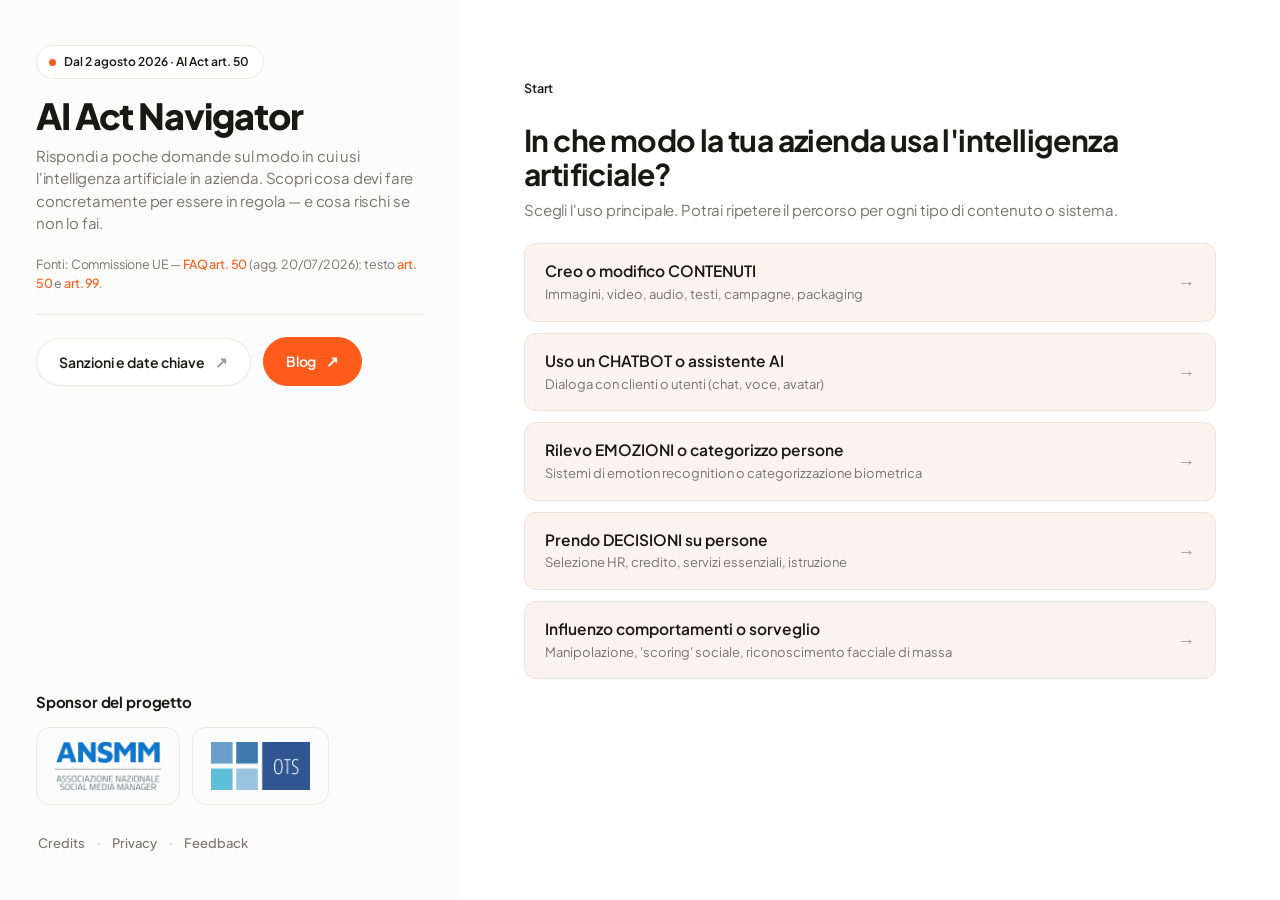
==== commit cb84e4c2: "Add files via upload" ====
--- a/index.html
+++ b/index.html
@@ -56,7 +56,8 @@
   .wrap{max-width:100%;margin:0;padding:0}
   .layout{display:grid;grid-template-columns:minmax(0,460px) minmax(0,1fr);gap:0;align-items:start}
   .sidebar{position:sticky;top:0;height:100vh;overflow:hidden;display:flex;flex-direction:column;background:#FCFCFC;padding:clamp(40px,5vh,56px) clamp(30px,2.8vw,48px)}
-  .side-bottom{margin-top:auto}
+  .side-bottom{margin-top:26px}
+  .sponsor-side{margin-top:auto}
   .disclaimer-text{color:var(--muted);font-size:12.5px;line-height:1.6;margin:0 0 20px}
   .main{min-width:0;padding:clamp(40px,5vh,56px) clamp(28px,5vw,88px)}
   .sources{color:var(--muted);font-size:12.5px;line-height:1.5;margin:20px 0 0}
@@ -393,15 +394,14 @@
       <span>Rispondi alle domande</span>
       <svg xmlns="http://www.w3.org/2000/svg" width="16" height="16" viewBox="0 0 24 24" fill="none" stroke="currentColor" stroke-width="1.5" stroke-linecap="round" stroke-linejoin="round"><path d="M6 9l6 6 6-6"></path></svg>
     </button>
-
-    <div class="rule"></div>
+    </div>
+
     <div class="sponsor-side">
       <p class="sponsor-title">Sponsor del progetto</p>
       <div class="sponsor-row">
         <a class="sponsor-card" href="https://www.ansmm.it/?utm_source=aiactnavigator.it&utm_medium=referral&utm_campaign=sponsor" target="_blank" rel="noopener sponsored" aria-label="ANSMM — Associazione Nazionale Social Media Manager (apre in una nuova scheda)"><img src="sponsor-ansmm.png" alt="ANSMM — Associazione Nazionale Social Media Manager"></a>
         <a class="sponsor-card" href="https://www.ots-web.com/?utm_source=aiactnavigator.it&utm_medium=referral&utm_campaign=sponsor" target="_blank" rel="noopener sponsored" aria-label="OTS (apre in una nuova scheda)"><img src="sponsor-ots.png" alt="OTS"></a>
       </div>
-    </div>
     </div>
 
     <div class="side-bottom">
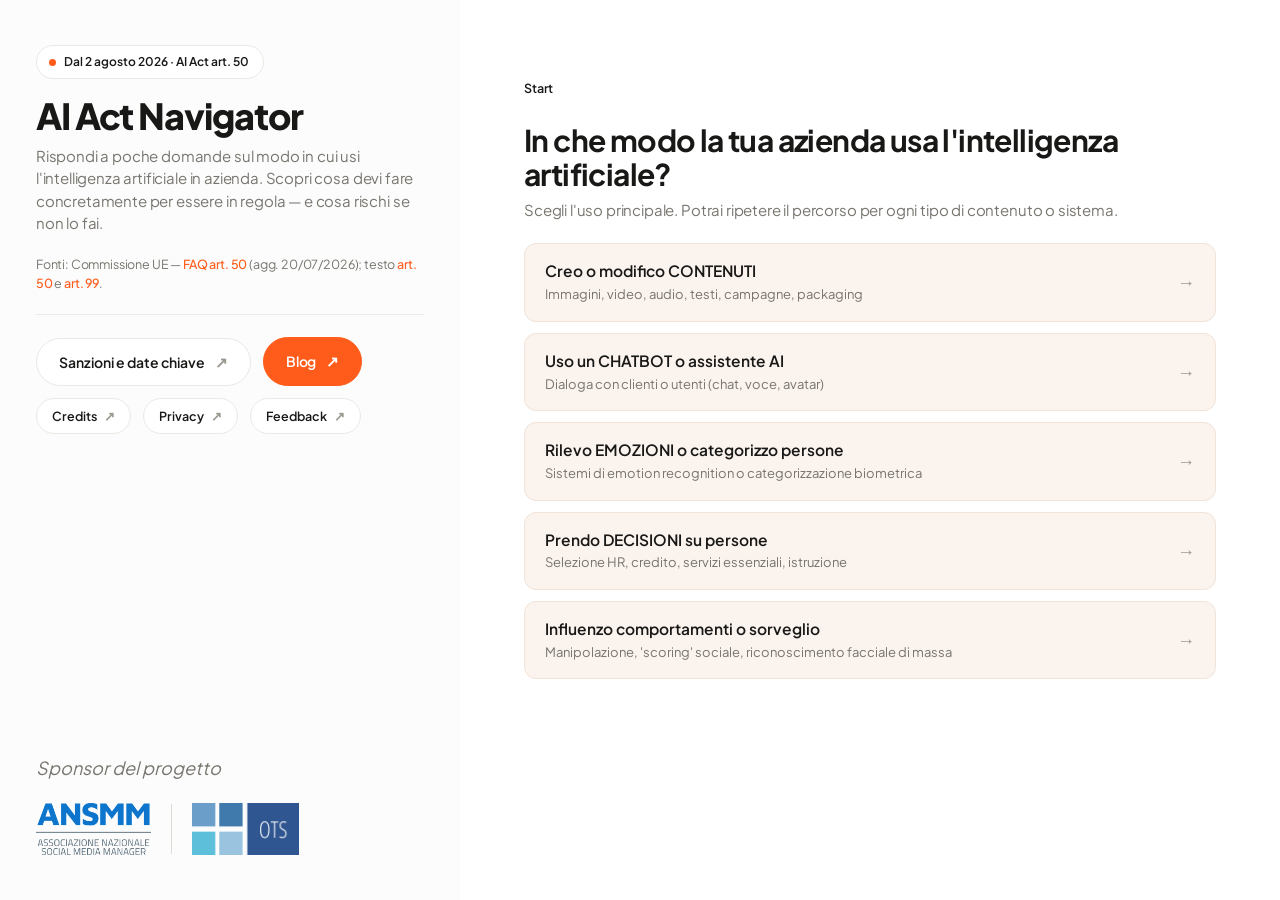
==== commit 401a8c8e: "Add files via upload" ====
--- a/index.html
+++ b/index.html
@@ -245,7 +245,11 @@
   .sponsor-row{display:flex;gap:12px;flex-wrap:wrap}
   .sponsor-card{display:flex;align-items:center;justify-content:center;background:var(--card);border:1px solid var(--line);border-radius:14px;padding:14px 18px;height:78px;box-sizing:border-box}
   .sponsor-card img{display:block;max-height:48px;width:auto}
-  .sponsor-side .sponsor-card{background:transparent}
+  .sponsor-side .sponsor-title{font-size:18px;font-weight:400;font-style:italic;color:var(--muted);letter-spacing:0;margin:0 0 22px}
+  .sponsor-side .sponsor-row{gap:20px;align-items:center}
+  .sponsor-side .sponsor-card{background:transparent;border:none;border-radius:0;padding:0;height:auto}
+  .sponsor-side .sponsor-card img{max-height:52px}
+  .sponsor-div{width:1px;height:50px;background:var(--line-2);flex:none}
   a.sponsor-card{text-decoration:none;transition:border-color .15s}
   a.sponsor-card:hover{border-color:var(--accent)}
 
@@ -260,6 +264,9 @@
   .pill-accent .ext{color:#fff}
   .pill-accent:hover{background:var(--orange);border-color:var(--orange)}
   .pill-accent:hover .ext{color:#fff}
+  .action-sm{margin-top:12px}
+  .pill-sm{font-size:12.5px;padding:9px 15px;gap:7px}
+  .pill-sm .ext{font-size:13px}
   a.mm-item{text-decoration:none}
 
   /* ---------- footer sidebar (voci testuali) ---------- */
@@ -390,6 +397,11 @@
     <button class="pill-btn" onclick="openRef()"><span>Sanzioni e date chiave</span><span class="ext">↗</span></button>
     <a class="pill-btn pill-accent" href="/blog/"><span>Blog</span><span class="ext">↗</span></a>
   </div>
+  <div class="action-row action-sm">
+    <button class="pill-btn pill-sm" onclick="openModal('creditsModal')"><span>Credits</span><span class="ext">↗</span></button>
+    <button class="pill-btn pill-sm" onclick="openModal('privacyModal')"><span>Privacy</span><span class="ext">↗</span></button>
+    <button class="pill-btn pill-sm" onclick="openModal('contribModal')"><span>Feedback</span><span class="ext">↗</span></button>
+  </div>
     <button class="scroll-cue" onclick="scrollToFlow()" aria-label="Rispondi alle domande">
       <span>Rispondi alle domande</span>
       <svg xmlns="http://www.w3.org/2000/svg" width="16" height="16" viewBox="0 0 24 24" fill="none" stroke="currentColor" stroke-width="1.5" stroke-linecap="round" stroke-linejoin="round"><path d="M6 9l6 6 6-6"></path></svg>
@@ -400,20 +412,9 @@
       <p class="sponsor-title">Sponsor del progetto</p>
       <div class="sponsor-row">
         <a class="sponsor-card" href="https://www.ansmm.it/?utm_source=aiactnavigator.it&utm_medium=referral&utm_campaign=sponsor" target="_blank" rel="noopener sponsored" aria-label="ANSMM — Associazione Nazionale Social Media Manager (apre in una nuova scheda)"><img src="sponsor-ansmm.png" alt="ANSMM — Associazione Nazionale Social Media Manager"></a>
+        <span class="sponsor-div" aria-hidden="true"></span>
         <a class="sponsor-card" href="https://www.ots-web.com/?utm_source=aiactnavigator.it&utm_medium=referral&utm_campaign=sponsor" target="_blank" rel="noopener sponsored" aria-label="OTS (apre in una nuova scheda)"><img src="sponsor-ots.png" alt="OTS"></a>
       </div>
-    </div>
-
-    <div class="side-bottom">
-  <footer class="disc">
-    <nav class="disc-links">
-      <button class="disc-link" onclick="openModal('creditsModal')">Credits</button>
-      <span class="disc-sep" aria-hidden="true">·</span>
-      <button class="disc-link" onclick="openModal('privacyModal')">Privacy</button>
-      <span class="disc-sep" aria-hidden="true">·</span>
-      <button class="disc-link" onclick="openModal('contribModal')">Feedback</button>
-    </nav>
-  </footer>
     </div>
   </aside>
 
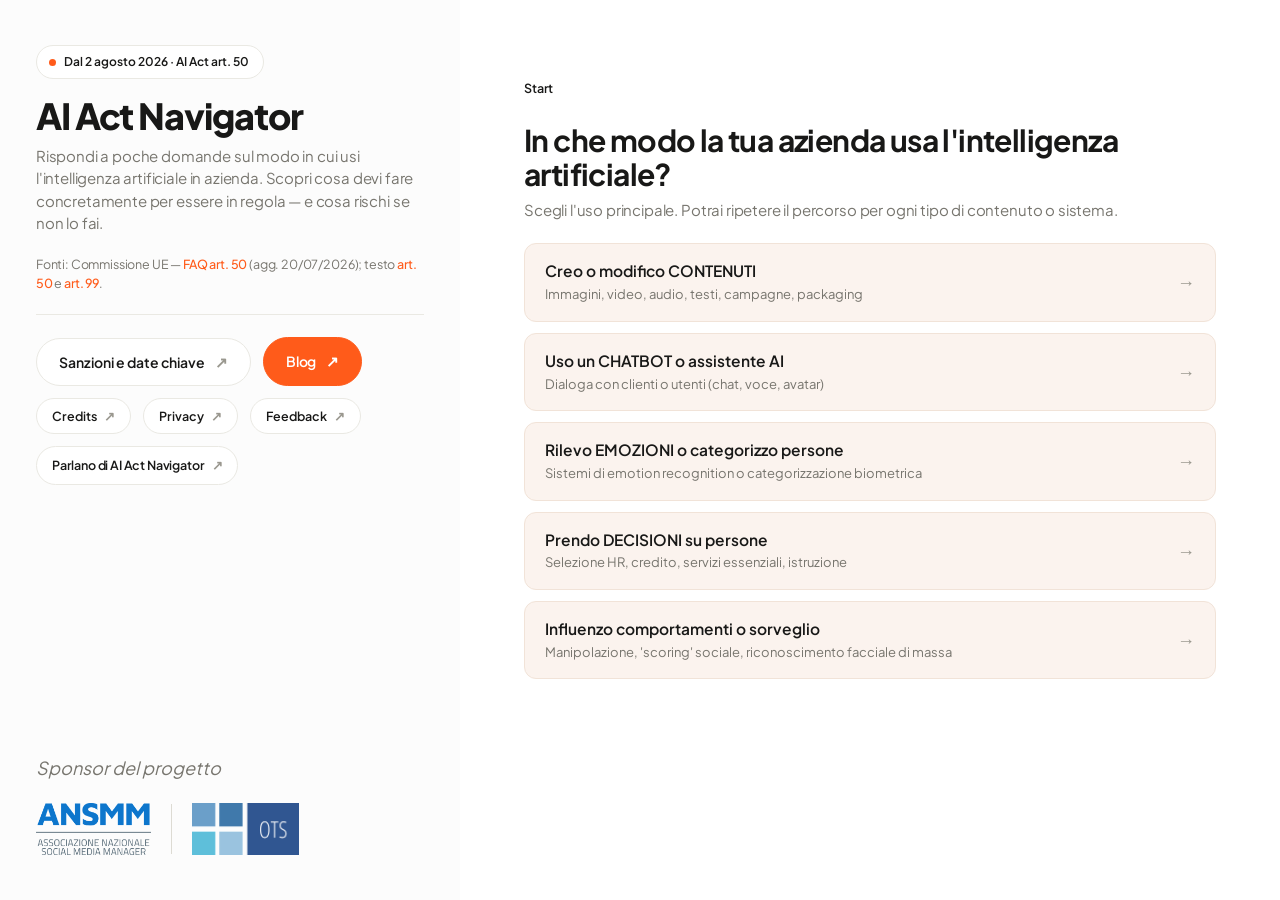
==== commit f0d6c8fa: "Add files via upload" ====
--- a/index.html
+++ b/index.html
@@ -370,6 +370,7 @@
   <button class="mm-item" onclick="menuOpen('creditsModal')">Credits</button>
   <button class="mm-item" onclick="menuOpen('privacyModal')">Privacy</button>
   <button class="mm-item" onclick="menuOpen('contribModal')">Vuoi aiutarmi a migliorare il sito?</button>
+  <a class="mm-item" href="/parlano/">Rassegna</a>
   <div class="mm-sponsor">
     <p class="sponsor-title">Sponsor del progetto</p>
     <div class="sponsor-row">
@@ -401,6 +402,9 @@
     <button class="pill-btn pill-sm" onclick="openModal('creditsModal')"><span>Credits</span><span class="ext">↗</span></button>
     <button class="pill-btn pill-sm" onclick="openModal('privacyModal')"><span>Privacy</span><span class="ext">↗</span></button>
     <button class="pill-btn pill-sm" onclick="openModal('contribModal')"><span>Feedback</span><span class="ext">↗</span></button>
+  </div>
+  <div class="action-row action-sm">
+    <a class="pill-btn pill-sm" href="/parlano/"><span>Parlano di AI Act Navigator</span><span class="ext">↗</span></a>
   </div>
     <button class="scroll-cue" onclick="scrollToFlow()" aria-label="Rispondi alle domande">
       <span>Rispondi alle domande</span>
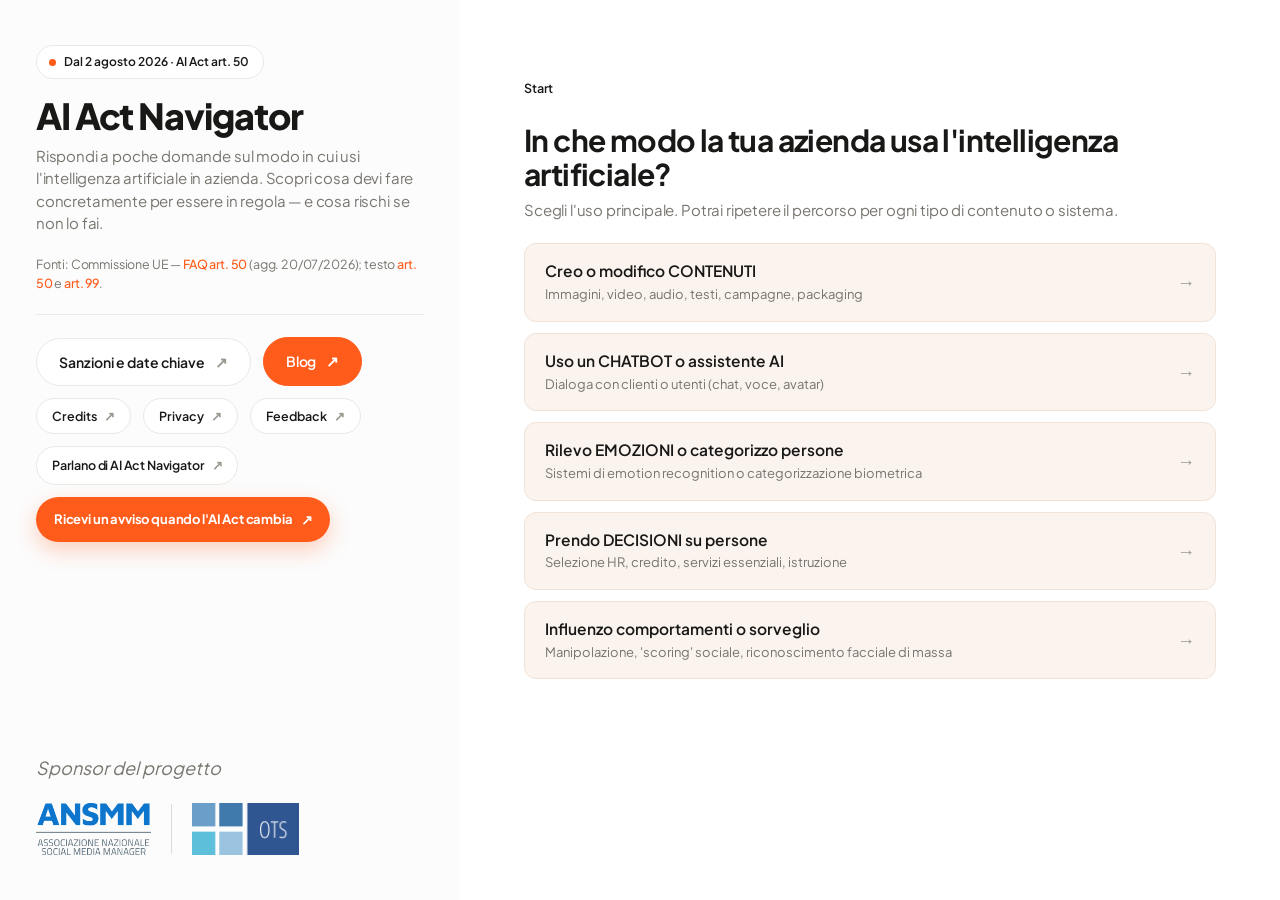
==== commit 147e9e93: "Add files via upload" ====
--- a/index.html
+++ b/index.html
@@ -267,6 +267,9 @@
   .action-sm{margin-top:12px}
   .pill-sm{font-size:12.5px;padding:9px 15px;gap:7px}
   .pill-sm .ext{font-size:13px}
+  .side-cta{display:inline-flex;align-items:center;gap:8px;margin-top:12px;background:var(--accent);color:#fff;text-decoration:none;font-weight:700;font-size:13px;padding:12px 18px;border-radius:999px;box-shadow:0 8px 22px rgba(255,91,26,.28);transition:.15s}
+  .side-cta:hover{background:var(--orange)}
+  .side-cta .ext{color:#fff;font-size:14px}
   a.mm-item{text-decoration:none}
 
   /* ---------- footer sidebar (voci testuali) ---------- */
@@ -322,7 +325,7 @@
     .side-top .badge{margin:0 auto}
     .subtitle{margin-left:auto;margin-right:auto}
     /* secondari spostati nel menu hamburger */
-    .sources,.rule,.ref-trigger,.action-row,.side-bottom,.sponsor-side{display:none}
+    .sources,.rule,.ref-trigger,.action-row,.side-cta,.side-bottom,.sponsor-side{display:none}
 
     /* sponsor nel menu mobile */
     .mm-sponsor{margin-top:16px;padding-top:16px;border-top:1px solid var(--line)}
@@ -365,12 +368,14 @@
 <body>
 <button class="hamburger" id="hamburger" onclick="toggleMenu()" aria-label="Apri menu"><span></span><span></span><span></span></button>
 <nav class="mobile-menu" id="mobileMenu" aria-hidden="true">
+  <a class="mm-item" href="/">Home</a>
   <a class="mm-item" href="/blog/">Blog</a>
+  <a class="mm-item" href="/newsletter/">Newsletter</a>
+  <a class="mm-item" href="/parlano/">Rassegna</a>
   <button class="mm-item" onclick="menuOpen('refModal')">Riferimenti rapidi: sanzioni e date chiave</button>
   <button class="mm-item" onclick="menuOpen('creditsModal')">Credits</button>
   <button class="mm-item" onclick="menuOpen('privacyModal')">Privacy</button>
   <button class="mm-item" onclick="menuOpen('contribModal')">Vuoi aiutarmi a migliorare il sito?</button>
-  <a class="mm-item" href="/parlano/">Rassegna</a>
   <div class="mm-sponsor">
     <p class="sponsor-title">Sponsor del progetto</p>
     <div class="sponsor-row">
@@ -406,6 +411,7 @@
   <div class="action-row action-sm">
     <a class="pill-btn pill-sm" href="/parlano/"><span>Parlano di AI Act Navigator</span><span class="ext">↗</span></a>
   </div>
+  <a class="side-cta" href="/newsletter/"><span>Ricevi un avviso quando l'AI Act cambia</span><span class="ext">↗</span></a>
     <button class="scroll-cue" onclick="scrollToFlow()" aria-label="Rispondi alle domande">
       <span>Rispondi alle domande</span>
       <svg xmlns="http://www.w3.org/2000/svg" width="16" height="16" viewBox="0 0 24 24" fill="none" stroke="currentColor" stroke-width="1.5" stroke-linecap="round" stroke-linejoin="round"><path d="M6 9l6 6 6-6"></path></svg>
@@ -1002,6 +1008,15 @@
 });
 
 render();
+
+/* apertura popup da link esterni: /?m=ref|credits|privacy|contrib */
+(function(){
+  try{
+    var m=new URLSearchParams(location.search).get("m"); if(!m) return;
+    var map={ref:"refModal",credits:"creditsModal",privacy:"privacyModal",contrib:"contribModal"};
+    if(map[m]){ setTimeout(function(){ openModal(map[m]); }, 60); }
+  }catch(e){}
+})();
 </script>
 </body>
 </html>
